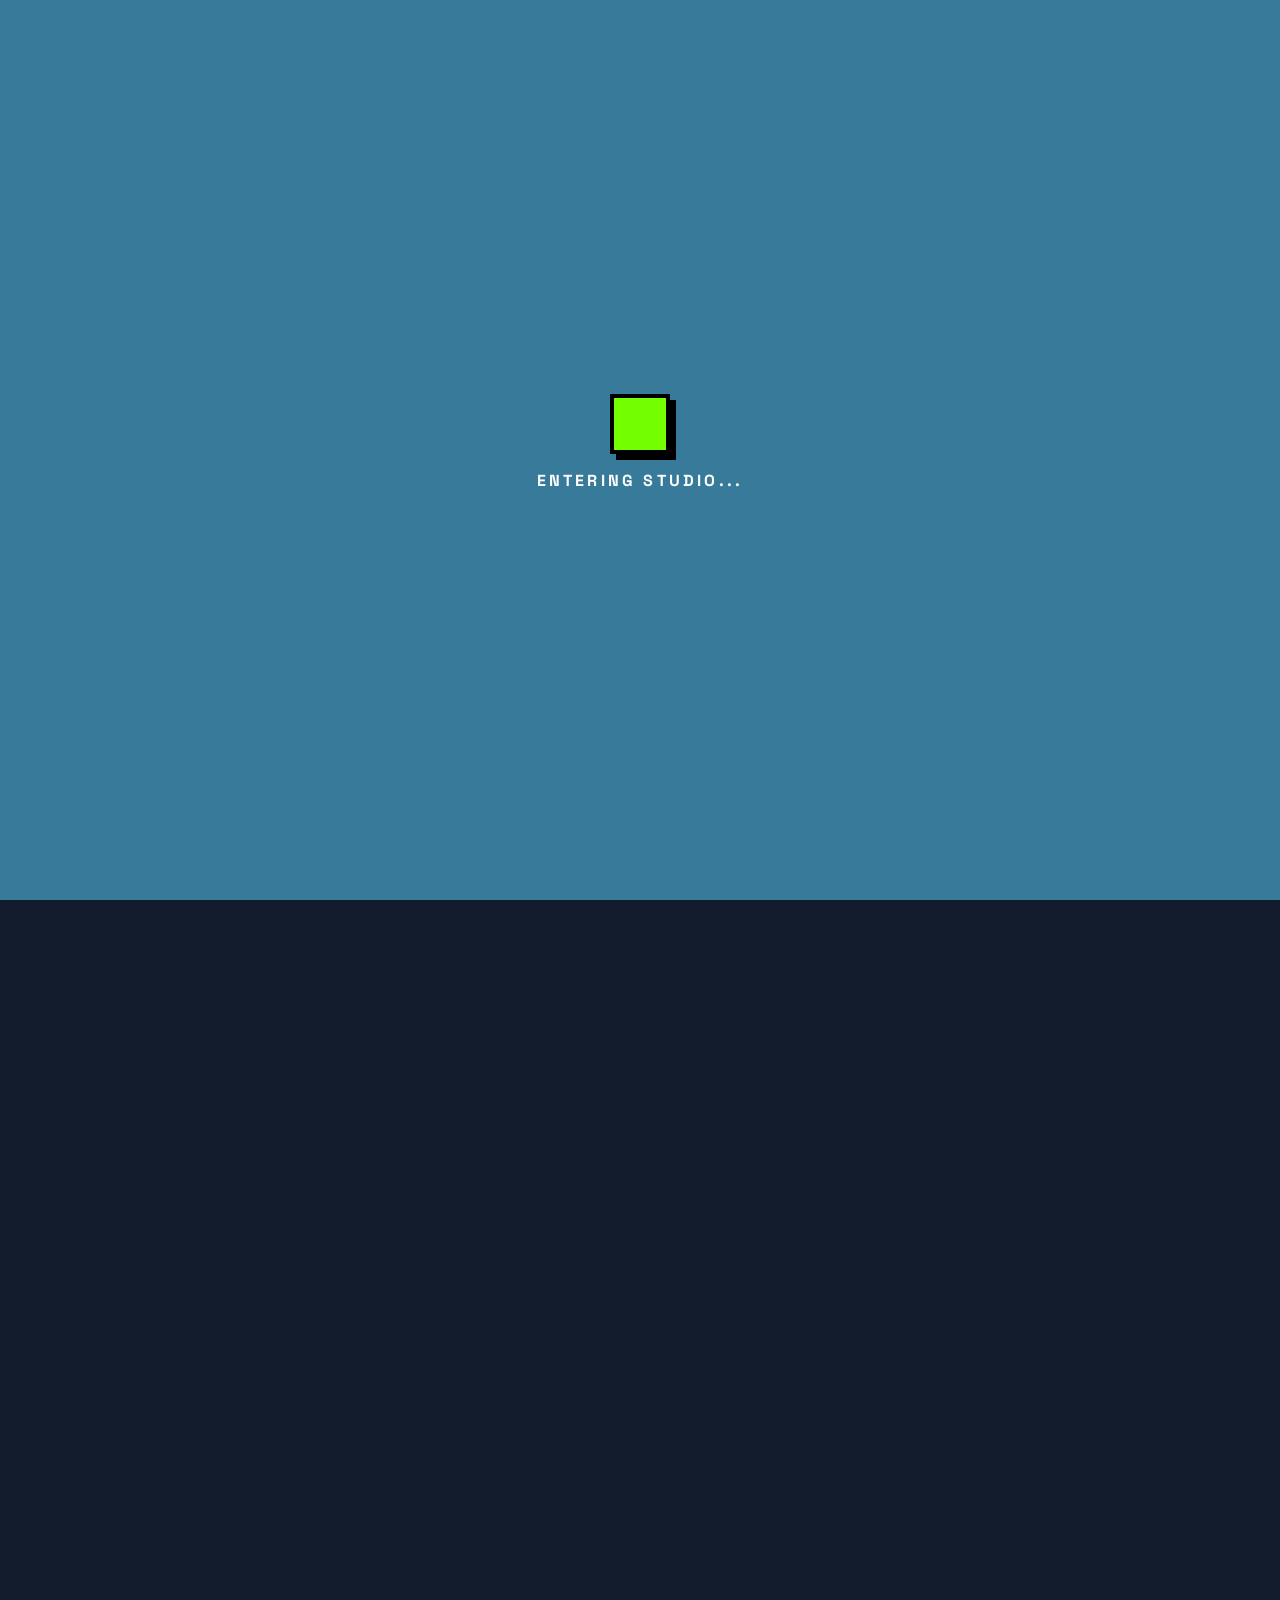
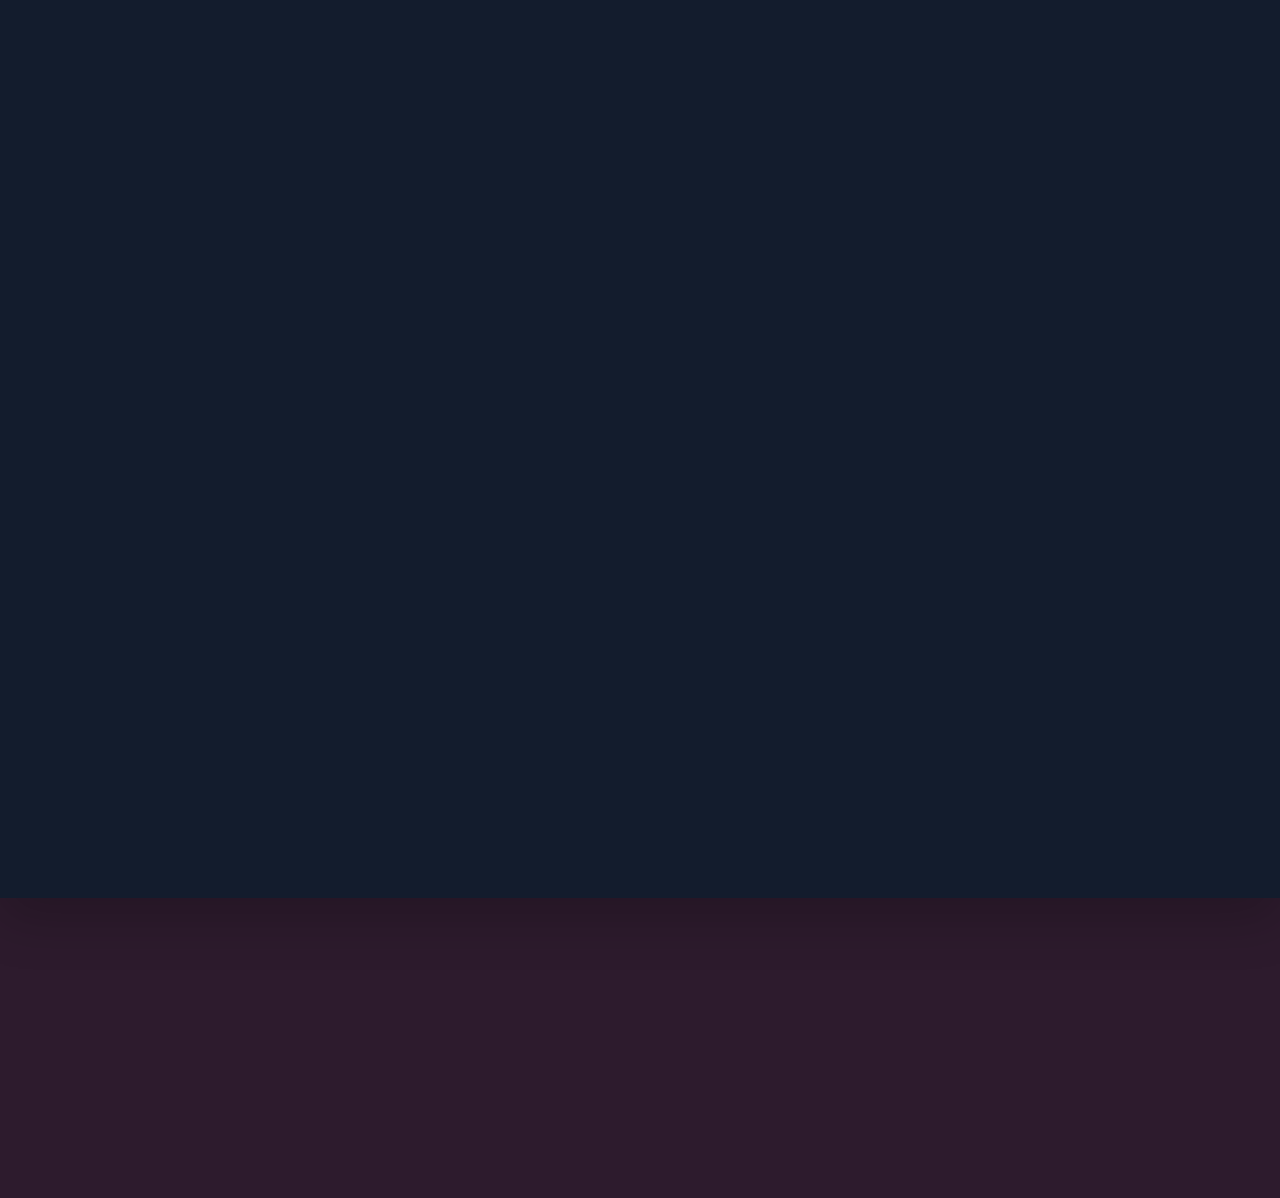
==== index.html @ ab4ea057 "nothing change" ====
﻿<!DOCTYPE html>
<html lang="en">
<head>
    <meta charset="UTF-8">
    <meta name="viewport" content="width=device-width, initial-scale=1.0">
    <title>The Xile | Digital Gift Platform</title>
    <style>
        @import url('https://fonts.googleapis.com/css2?family=Space+Grotesk:wght@500;700;900&display=swap');

        * {
            box-sizing: border-box;
        }

        @keyframes slideUpFade {
            from { opacity: 0; transform: translateY(30px); }
            to { opacity: 1; transform: translateY(0); }
        }

        .animate-entry { 
            opacity: 0; 
            transform: translateY(30px);
        }
        .loaded .animate-entry { animation: slideUpFade 0.8s cubic-bezier(0.22, 1, 0.36, 1) forwards; }

        .scroll-reveal {
            opacity: 0;
            transform: translateY(40px);
            transition: all 0.8s cubic-bezier(0.22, 1, 0.36, 1);
        }
        .scroll-reveal.visible {
            opacity: 1;
            transform: translateY(0);
        }

        body {
            margin: 0;
            min-height: 100vh;
            font-family: 'Space Grotesk', sans-serif;
            background: #2d1b2d; /* Matches the footer background */
            color: #111;
            overflow-x: hidden;
        }

        /* Loading Screen Styles from h1.html */
        #loading-screen {
            position: fixed;
            inset: 0;
            background: #387a99;
            z-index: 1000;
            display: flex;
            flex-direction: column;
            align-items: center;
            justify-content: center;
            transition: opacity 0.5s ease, visibility 0.5s;
        }
        .loader-box {
            width: 60px;
            height: 60px;
            border: 4px solid black;
            background: #73ff00; 
            box-shadow: 6px 6px 0px 0px black;
            animation: loader-morph 2s infinite cubic-bezier(0.175, 0.885, 0.32, 1.275);
        }
        @keyframes loader-morph {
            0% { transform: rotate(0deg) scale(1); border-radius: 0%; background: #73ff00; box-shadow: 6px 6px 0px 0px black; clip-path: none; }
            20% { transform: rotate(72deg) scale(1.1); border-radius: 50% 0 50% 0; background: #ff00ff; box-shadow: 6px -6px 0px 0px black; clip-path: none; }
            40% { transform: rotate(144deg) scale(0.9); border-radius: 50%; background: #00ffff; box-shadow: -6px -6px 0px 0px black; clip-path: none; }
            60% { transform: rotate(216deg) scale(1.2); border-radius: 0%; background: #ff4d4d; clip-path: polygon(50% 0%, 61% 35%, 98% 35%, 68% 57%, 79% 91%, 50% 70%, 21% 91%, 32% 57%, 2% 35%, 39% 35%); }
            80% { transform: rotate(288deg) scale(1.1); border-radius: 0 50% 0 50%; background: #ffff00; box-shadow: -6px 6px 0px 0px black; clip-path: none; }
            100% { transform: rotate(360deg) scale(1); border-radius: 0%; background: #73ff00; box-shadow: 6px 6px 0px 0px black; clip-path: none; }
        }
        @keyframes loader-morph {
            0% { transform: rotate(0deg) scale(1); border-radius: 0%; background: #73ff00; box-shadow: 6px 6px 0px 0px black; clip-path: none; }
            20% { transform: rotate(72deg) scale(1.1); border-radius: 50% 0 50% 0; background: #ff00ff; box-shadow: 6px -6px 0px 0px black; clip-path: none; }
            40% { transform: rotate(144deg) scale(0.9); border-radius: 50%; background: #00ffff; box-shadow: -6px -6px 0px 0px black; clip-path: none; }
            60% { transform: rotate(216deg) scale(1.2); border-radius: 0%; background: #ff4d4d; clip-path: polygon(50% 0%, 65% 35%, 100% 50%, 65% 65%, 50% 100%, 35% 65%, 0% 50%, 35% 35%); }
            80% { transform: rotate(288deg) scale(1.1); border-radius: 0 50% 0 50%; background: #ffff00; box-shadow: -6px 6px 0px 0px black; clip-path: none; }
            100% { transform: rotate(360deg) scale(1); border-radius: 0%; background: #73ff00; box-shadow: 6px 6px 0px 0px black; clip-path: none; }
        }
        body::before {
            content: '';
            position: fixed;
            inset: 0;
            background: #2d1b2d; /* Matches the footer background */
            z-index: -2;
        }

        .page-shell {
            position: relative;
            z-index: 2;
            z-index: 10; /* Increased to ensure it stays above the fixed footer */
            background: #ede4d6;
            margin-bottom: 300px; /* Matches footer height */
            box-shadow: 0 20px 50px rgba(0,0,0,0.2);
            min-height: 100vh;
            overflow: hidden;
            transition: transform 0.6s cubic-bezier(0.22, 1, 0.36, 1), border-radius 0.6s ease;
            transform-origin: bottom center;
            transform: translateZ(0); /* Forces hardware acceleration and proper stacking */
            animation: slideUpFade 0.8s cubic-bezier(0.22, 1, 0.36, 1);
        }

        header {
            max-width: 1360px;
            margin: 0 auto;
            padding: 1.5rem 2rem;
            display: flex;
            justify-content: space-between;
            align-items: center;
        }

        header .logo-area h1 {
            background: white;
            border: 3px solid black;
            padding: 8px 16px;
            box-shadow: 4px 4px 0px 0px #000;
            transform: rotate(-1deg);
            font-size: 1.1rem !important;
            font-weight: 900;
            text-transform: uppercase;
            position: relative;
            z-index: 50;
        }

        /* Dropdown Navigation Styling */
        .nav-container {
            position: relative;
            display: flex;
            gap: 1.2rem;
            font-size: 0.82rem;
            font-weight: 700;
            letter-spacing: 0.14em;
            text-transform: uppercase;
            position: relative;
            z-index: 50;
        }

        .dropdown {
            position: relative;
            display: inline-block;
        }

        .dropdown-trigger {
            cursor: pointer;
            display: flex;
            align-items: center;
            gap: 4px;
        }
        .dropdown-trigger::after { 
            content: '▼'; 
            font-size: 1rem; 
            transition: transform 0.3s; 
        }
        .dropdown.active .dropdown-trigger::after {
            transform: rotate(180deg);
        }

        .dropdown-menu {
            display: none;
            position: absolute;
            top: 100%;
            left: 0;
            background: white;
            border: 2px solid black;
            box-shadow: 4px 4px 0px 0px black;
            z-index: 100;
            min-width: 160px;
            margin-top: 10px;
            opacity: 0;
            visibility: hidden;
            transform: translateY(10px);
            transition: all 0.3s cubic-bezier(0.23, 1, 0.32, 1);
        }

        .dropdown.active .dropdown-menu {
            display: block;
            opacity: 1;
            visibility: visible;
            transform: translateY(0);
        }

        .dropdown-item {
            padding: 10px 15px;
            display: block;
            text-decoration: none;
            color: black;
            border-bottom: 1px solid #eee;
            transition: background 0.2s;
        }
        .dropdown-item:last-child { 
            border-bottom: none; 
        }

        .dropdown-item:hover {
            background: #d2fc8d;
            border: solid 2px black;
        }

        .navbar {
            display: flex;
            gap: 1.2rem;
            font-size: 0.82rem;
            font-weight: 700;
            letter-spacing: 0.14em;
            text-transform: uppercase;
            position: relative;
            z-index: 50;
        }

        .navbar .active-link { 
            color: #8ec639; 
        }


        .hero-wrapper {
            max-width: 1360px;
            margin: 0 auto;
            padding: 1rem 2rem 0;
        }

        .hero-card {
            position: relative;
            padding: 3.25rem 2.5rem 4rem;
            border-radius: 36px;
            background: #f5efe2;
            border: 2px solid #c7b89d;
            box-shadow: 10px 10px 0 0 rgba(0,0,0,0.14);
            overflow: hidden;
        }

        .hero-card::before {
            content: '';
            position: absolute;
            inset: 0;
            background-image: linear-gradient(rgba(0,0,0,0.04) 1px, transparent 1px), linear-gradient(90deg, rgba(0,0,0,0.04) 1px, transparent 1px);
            background-size: 70px 70px;
            opacity: 0.6;
            pointer-events: none;
        }

        .hero-copy-top {
            display: inline-flex;
            font-size: 0.85rem;
            letter-spacing: 0.24em;
            text-transform: uppercase;
            font-weight: 700;
            color: #111;
            opacity: 0.88;
            margin-bottom: 1.2rem;
        }

        .hero-title {
            margin: 0;
            font-size: clamp(3.2rem, 6vw, 5.6rem);
            line-height: 0.95;
            text-transform: uppercase;
            font-weight: 900;
            letter-spacing: 0.12em;
            margin-bottom: 1.4rem;
        }

        .hero-title .title-sm {
            display: block;
            font-size: 0.6em;
            letter-spacing: 0.38em;
            margin-bottom: 0.55rem;
        }

        .hero-text {
            max-width: 760px;
            margin: 0 auto 2rem;
            font-size: 1rem;
            line-height: 1.75;
            letter-spacing: 0.02em;
            color: #111;
            opacity: 0.9;
        }

        .hero-actions {
            display: inline-flex;
            gap: 1.25rem;
            flex-wrap: wrap;
            justify-content: center;
        }

        .hero-button {
            position: relative;
            border: 2px solid #111;
            padding: 1rem 2.2rem;
            border-radius: 18px;
            background: #d2fc8d;
            color: #111;
            font-weight: 900;
            text-transform: uppercase;
            letter-spacing: 0.08em;
            box-shadow: 6px 6px 0 0 rgba(0,0,0,0.18);
            cursor: pointer;
            transition: transform 0.15s ease;
        }

        .hero-button::before {
            content: '+';
            position: absolute;
            left: 1rem;
            top: 50%;
            transform: translateY(-50%);
            width: 2rem;
            height: 2rem;
            border-radius: 999px;
            display: grid;
            place-items: center;
            background: #8ec639;
            border: 2px solid #111;
            color: #111;
            font-weight: 900;
        }

        .hero-button:hover {
            transform: translateY(-2px);
        }

        .menu-chip {
            position: absolute;
            right: 2.5rem;
            bottom: 2.5rem;
            display: inline-flex;
            align-items: center;
            gap: 0.5rem;
            padding: 0.85rem 1.2rem;
            background: #eceae1;
            border: 2px solid #111;
            border-radius: 18px;
            box-shadow: 6px 6px 0 0 rgba(0,0,0,0.16);
            text-transform: uppercase;
            font-weight: 800;
            letter-spacing: 0.08em;
            font-size: 0.85rem;
        }

        .hero-bottom-wave {
            width: 100%;
            margin-top: -1px;
            overflow: hidden;
            line-height: 0;
        }

        .hero-bottom-wave svg {
            width: calc(100% + 1.3px);
            height: 160px;
        }

        .hero-bottom-wave path {
            fill: #131c2d;
        }

        .dark-section {
            background: #131c2d;
            padding: 4rem 1rem 2.5rem;
            position: relative;
            z-index: 2;
        }

        .dark-container {
            max-width: 1360px;
            margin: 0 auto;
            display: grid;
            gap: 3rem;
        }

        .feature-row {
            display: grid;
            grid-template-columns: 1fr 1fr;
            gap: 2rem;
            align-items: center;
        }

        .feature-panel {
            position: relative;
            padding: 1rem 0;
        }

        .feature-panel h2 {
            margin: 0 0 1.2rem;
            font-size: clamp(2rem, 2.8vw, 2.8rem);
            font-weight: 900;
            letter-spacing: 0.14em;
            text-transform: uppercase;
            color: #fff;
        }

        .feature-panel p {
            margin: 0 0 1.75rem;
            line-height: 1.75;
            color: rgba(255, 255, 255, 0.88);
            max-width: 560px;
        }

        .cta {
            display: inline-flex;
            align-items: center;
            gap: 0.75rem;
            padding: 1rem 1.4rem;
            border-radius: 16px;
            border: 2px solid #fff;
            background: #fff;
            color: #111;
            font-weight: 900;
            text-transform: uppercase;
            letter-spacing: 0.06em;
            text-decoration: none;
            box-shadow: 6px 6px 0 0 rgba(0,0,0,0.18);
            transition: transform 0.15s ease;
        }

        .cta:hover {
            background-color: #c7b;
            transform: translateY(-2px);
        }

        .cta::after {
            content: '↗';
            display: flex;
            align-items: center;
            justify-content: center;
            width: 32px;
            height: 32px;
            background: transparent;
            color: #111;
            border: 2px solid #111;
            border-radius: 50%;
            font-size: 18px;
            margin-left: 8px;
            transition: all 0.3s ease;
        }

        .cta:hover::after {
            transform: translate(2px, -2px);
        }

        .feature-card {
            position: relative;
            padding: 1rem;
            background: #f3e7d9;
            max-width: 350px;
            max-height: 250px;
            margin: 0 auto;
            border: 2px solid #000;
            border-radius: 30px;
            box-shadow: 10px 10px 0 0 rgba(190, 187, 7, 0.932);
            display: flex;
            justify-content: center;
            align-items: center;
        }

        .feature-card img {
            width: 350px;
            height: auto;
            position: relative;
            object-fit: contain;
            bottom: 50px;
            z-index: 10;
        }

        .feature-card::after {
            content: '+';
            position: absolute;
            left: 1.25rem;
            bottom: 1.25rem;
            width: 2.25rem;
            height: 2.25rem;
            display: grid;
            place-items: center;
            border-radius: 999px;
            background: #fff;
            border: 2px solid #000;
            color: #111;
            font-weight: 900;
        }

        .feature-row.reverse .feature-card {
            order: 2;
        }

        .feature-row.reverse .feature-panel {
            order: 1;
        }

        /* Mobile Menu Toggle */
        .menu-toggle {
            display: none;
            width: 45px;
            height: 45px;
            background: #73ff00;
            border: 3px solid black;
            box-shadow: 4px 4px 0px 0px black;
            cursor: pointer;
            z-index: 1001;
            flex-direction: column;
            gap: 5px;
            align-items: center;
            justify-content: center;
        }

        .menu-toggle span { 
            width: 25px;
            height: 4px;
            background: black;
            display: block;
            transition: 0.3s;
        }

        .menu-toggle.active span:nth-child(1) { transform: translateY(9px) rotate(45deg); }
        .menu-toggle.active span:nth-child(2) { opacity: 0; }
        .menu-toggle.active span:nth-child(3) { transform: translateY(-9px) rotate(-45deg); }


        @media (max-width: 1080px) {
            .feature-row,
            .studio-grid {
                grid-template-columns: 1fr;
            }

            .feature-row.reverse .feature-card,
            .feature-row.reverse .feature-panel {
                order: unset;
            }

            .studio-grid {
                gap: 1.5rem;
            }
        }

        @media (max-width: 720px) {
            .menu-toggle { display: flex; }
            
            .navbar {
                position: fixed;
                top: 0;
                right: -100%;
                height: 100vh;
                width: 250px;
                background: white;
                border-left: 4px solid black;
                flex-direction: column;
                padding: 80px 30px;
                z-index: 1000;
                transition: 0.4s;
            }

            .navbar.active { right: 0; }
            
            .dropdown-menu {
                position: static;
                opacity: 1;
                visibility: visible;
                transform: none;
                box-shadow: none;
                border: none;
                padding-left: 15px;
            }

            .hero-card {
                padding: 2rem 1.5rem 3rem;
            }

            .hero-actions {
                width: 100%;
            }

            .hero-button {
                width: 100%;
                justify-content: center;
            }

            .feature-panel,
            .feature-card,
            .studio-section {
                padding: 1.75rem;
            }

            .studio-box {
                min-height: 240px;
            }

            .flower-row {
                justify-content: center;
            }
            .page-shell {
                margin-bottom: 250px;
            }
            footer {
                height: 250px;
            }
        }

        .studio-section {
            text-align: center;
            padding: 4rem 2rem;
            background: rgba(255, 255, 255, 0.03);
            border: 2px dashed rgba(255, 255, 255, 0.1);
            border-radius: 40px;
            margin-top: 2rem;
        }

        .studio-grid {
            display: grid;
            grid-template-columns: repeat(auto-fit, minmax(280px, 1fr));
            gap: 2rem;
            margin-top: 3rem;
        }

        .studio-box {
            background: rgba(255, 255, 255, 0.05);
            border: 2px solid rgba(255, 255, 255, 0.1);
            border-radius: 24px;
            padding: 2rem;
            min-height: 200px;
            display: flex;
            flex-direction: column;
            justify-content: center;
            align-items: center;
            transition: all 0.3s ease;
        }

        .studio-box:hover {
            background: rgba(255, 255, 255, 0.08);
            transform: translateY(-5px);
        }

        footer {
            position: fixed;
            bottom: 0;
            left: 0;
            width: 100%;
            height: 300px;
            background: #2d1b2d;
            border-top: 4px solid #000;
            text-align: center;
            z-index: 1;
            display: flex;
            align-items: center;
            justify-content: center;
            padding: 0;
            opacity: 0;
            visibility: hidden;
            transition: opacity 0.4s ease, visibility 0.4s;
        }

        /* Shrink effect when footer is visible */
        .footer-visible .page-shell {
            transform: scale(0.92) translateY(-20px);
            border-bottom-left-radius: 40px;
            border-bottom-right-radius: 40px;
        }

        .footer-visible footer {
            opacity: 1;
            visibility: visible;
            transition-delay: 0.5s; /* Delays appearance until the lift is nearly finished */
        }

        .footer-content {
            max-width: 1360px;
            margin: 0 auto;
        }

        .footer-tag {
            background: #fff;
            border: 2px solid #000;
            padding: 8px 20px;
            display: inline-block;
            font-weight: 900;
            text-transform: uppercase;
            font-size: 0.75rem;
            box-shadow: 4px 4px 0px 0px #73ff00;
        }

        /* Horizontal Spin Animation for Meanings */
        .meaning-ticker {
            background: #131c2d;
            padding: 2rem 0;
            overflow: hidden;
            border-top: 2px solid rgba(255,255,255,0.1);
            border-bottom: 2px solid rgba(255,255,255,0.1);
            display: flex;
        }

        .ticker-track {
            display: flex;
            gap: 4rem;
            animation: ticker-scroll 40s linear infinite;
            white-space: nowrap;
        }

        .ticker-item {
            display: flex;
            align-items: center;
            gap: 1rem;
            color: #fff;
            font-weight: 900;
            text-transform: uppercase;
            letter-spacing: 0.1em;
            font-size: 0.9rem;
        }

        .ticker-item img {
            width: 80px;
            height: 80px;
            object-fit: contain;
        }

        @keyframes ticker-scroll {
            0% { transform: translateX(0); }
            100% { transform: translateX(-50%); }
        }

        .neo-divider {
            height: 60px;
            background: #73ff00;
            border-top: 4px solid #000;
            border-bottom: 4px solid #000;
            display: flex;
            align-items: center;
            justify-content: center;
            overflow: hidden;
            transform: rotate(-1.5deg) scale(1.1);
            margin: 4rem -2rem;
            z-index: 10;
            position: relative;
        }
    </style>
</head>
<body>
    <div id="loading-screen">
        <div class="loader-box mb-4"></div>
        <p style="font-weight: 900; text-transform: uppercase; letter-spacing: 0.2em; color: white; margin-top: 1rem;">Entering Studio...</p>
    </div>
    </div>

    <footer class="site-footer">
        <div class="footer-content scroll-reveal">
            <div class="footer-tag">Poe Phalan Myar © 2026</div>
            <p style="color: rgba(255,255,255,0.5); font-size: 0.8rem; margin-top: 1.5rem; font-weight: 700; text-transform: uppercase; letter-spacing: 0.1em;">
                Handcrafted with ❤️ for Creative Souls
            </p>
            <div style="margin-top: 1rem; display: flex; gap: 1rem; justify-content: center;">
                <a href="#" style="color: #73ff00; text-decoration: none; font-size: 0.7rem; font-weight: 900;">FACEBOOK</a>
                <a href="#" style="color: #73ff00; text-decoration: none; font-size: 0.7rem; font-weight: 900;">INSTAGRAM</a>
            </div>
        </div>
    </footer>

    <div class="page-shell">
        <header>
            <div class="logo-area animate-entry" style="animation-delay: 0.1s;"><h1>Poe Phalan Myar</h1></div>
            <button class="menu-toggle animate-entry" id="menuToggle" style="animation-delay: 0.2s;">
                <span></span><span></span><span></span>
            </button>
            <nav class="navbar animate-entry" id="navMenu" style="animation-delay: 0.2s;">
                <span onclick="location.href='index.html'" class="active-link" style="cursor:pointer">Home</span>
                <div class="dropdown" id="servicesDropdown">
                    <span class="dropdown-trigger" onclick="toggleDropdown(event)">Services</span>
                    <div class="dropdown-menu"> 
                        <a href="test.html" class="dropdown-item">Bouquet Studio</a>
                        <a href="fodbox.html" class="dropdown-item">Food Box Studio</a>
                    </div>
                </div>
                <span onclick="location.href='about.html'" class="nav-link" style="cursor:pointer">About</span>
            </nav>
        </header>

        <section class="hero-wrapper animate-entry" style="animation-delay: 0.3s;">
            <div class="hero-card">
                <div class="hero-copy-top">Interactive Creative Studio</div>
                <h1 class="hero-title"><span class="title-sm">Name</span>Digital Gift Platform</h1>
                <p class="hero-text">Lorem ipsum dolor sit amet consectetur adipisicing elit. Vitae debitis harum eligendi doloribus? Minus hic recusandae ipsam, voluptatum natus harum quia, aut accusamus, fugit reiciendis itaque et aperiam molestiae fugiat.</p>
                <div class="hero-actions">
                    <button class="hero-button" onclick="unlockAndScroll()">Create</button>
                </div>
            </div>
        </section>

        <div class="hero-bottom-wave animate-entry" style="animation-delay: 0.4s;">
            <svg viewBox="0 0 1440 160" preserveAspectRatio="none" xmlns="http://www.w3.org/2000/svg">
                <path d="M0,60 C240,180 480,0 720,80 C960,160 1200,20 1440,100 L1440,160 L0,160 Z"></path>
            </svg>
        </div>

        <section class="dark-section" id="studio-panel">
            <div class="dark-container animate-entry" style="animation-delay: 0.5s;">
                
                <!-- Flower Meaning Ticker -->
                <div class="meaning-ticker scroll-reveal">
                    <div class="ticker-track">
                        <!-- First Set -->
                        <div class="ticker-item"><img src="rose.svg"></div>
                        <div class="ticker-item"><img src="sunflower.svg"></div>
                        <div class="ticker-item"><img src="tulip.svg"></div>
                        <div class="ticker-item"><img src="lily.svg"></div>
                        <div class="ticker-item"><img src="orchid.svg"></div>
                        <div class="ticker-item"><img src="daisy.svg"></div>
                        <div class="ticker-item"><img src="carnation.svg"></div>
                        <!-- Duplicate for Seamless Loop -->
                        <div class="ticker-item"><img src="rose.svg"></div>
                        <div class="ticker-item"><img src="sunflower.svg"></div>
                        <div class="ticker-item"><img src="tulip.svg"></div>
                        <div class="ticker-item"><img src="lily.svg"></div>
                        <div class="ticker-item"><img src="orchid.svg"></div>
                        <div class="ticker-item"><img src="daisy.svg"></div>
                        <div class="ticker-item"><img src="carnation.svg"></div>
                        <!-- Extra set for large screens -->
                        <div class="ticker-item"><img src="rose.svg"></div>
                        <div class="ticker-item"><img src="sunflower.svg"></div>
                        <div class="ticker-item"><img src="tulip.svg"></div>
                    </div>
                </div>

                <div class="feature-row scroll-reveal">
                    <div class="feature-card"><img src="rose.png" alt="Bouquet illustration"></div>
                    <div class="feature-panel">
                        <h2>Bouquet Studio</h2>
                        <p>Lorem ipsum dolor sit, amet consectetur adipisicing elit. Consectetur cupiditate ipsum dignissimos vitae, at corrupti illum voluptatem atque quasi deserunt maxime, cum quas placeat? Totam soluta tempore minus obcaecati necessitatibus.</p>
                        <a href="test.html" class="cta">Create Bouquet</a>
                    </div>
                </div>

                <!-- Neo Brutalist Divider -->
                <div class="neo-divider scroll-reveal">
                    <div class="ticker-track" style="animation-duration: 10s;">
                        <div class="ticker-item" style="color:black; font-size: 1.5rem;">Soda Soda Soda Soda Soda Soda Soda Soda Soda Soda Soda Soda</div>
                    </div>
                </div>

                <!-- Food Meaning Ticker -->
                <div class="meaning-ticker scroll-reveal">
                    <div class="ticker-track" style="animation-direction: reverse; animation-duration: 35s;">
                        <div class="ticker-item"><img src="fries.svg"></div>
                        <div class="ticker-item"><img src="cake.svg"></div>
                        <div class="ticker-item"><img src="apple.svg"></div>
                        <div class="ticker-item"><img src="soda.svg"></div>
                        <div class="ticker-item"><img src="bread.svg"></div>
                        <div class="ticker-item"><img src="strawberry.svg"></div>
                        <div class="ticker-item"><img src="milo.svg"></div>
                        <!-- Duplicate -->
                        <div class="ticker-item"><img src="fries.svg"></div>
                        <div class="ticker-item"><img src="cake.svg"></div>
                        <div class="ticker-item"><img src="apple.svg"></div>
                        <div class="ticker-item"><img src="soda.svg"></div>
                        <div class="ticker-item"><img src="bread.svg"></div>
                    </div>
                </div>

                <div class="feature-row reverse scroll-reveal">
                    <div class="feature-card" style="box-shadow: 10px 10px 0 0 #3b82f6;"><img src="bread2.svg" alt="Food box illustration"></div>
                    <div class="feature-panel">
                        <h2>Food Box Studio</h2>
                        <p>Lorem ipsum dolor sit amet consectetur adipisicing elit. Vitae debitis harum eligendi doloribus? Minus hic recusandae ipsam, voluptatum natus harum quia, aut accusamus, fugit reiciendis itaque et aperiam molestiae fugiat.</p>
                        <a href="fodbox.html" class="cta">Create Food Box</a>
                    </div>
                </div>

                <div class="studio-section scroll-reveal">
                    <h2 style="font-size: 2rem; font-weight: 900; text-transform: uppercase; letter-spacing: 0.1em; margin-bottom: 1rem;">More Services Coming Soon</h2>
                    <p style="opacity: 0.7; max-width: 600px; margin: 0 auto;">We are constantly working on new interactive experiences to help you share joy with your loved ones. Stay tuned for more digital gift services.</p>
                </div>
            </div>
        </section>
    </div> <!-- Close page-shell BEFORE the footer -->

    <footer>
        <div class="footer-content scroll-reveal">
            <div class="footer-tag">Poe Phalan Myar © 2026</div>
            <p style="color: rgba(255,255,255,0.5); font-size: 0.8rem; margin-top: 1.5rem; font-weight: 700; text-transform: uppercase; letter-spacing: 0.1em;">
                Handcrafted with ❤️ for Creative Souls
            </p>
            <div style="margin-top: 1rem; display: flex; gap: 1rem; justify-content: center;">
                <a href="#" style="color: #73ff00; text-decoration: none; font-size: 0.7rem; font-weight: 900;">FACEBOOK</a>
                <a href="#" style="color: #73ff00; text-decoration: none; font-size: 0.7rem; font-weight: 900;">INSTAGRAM</a>
            </div>
        </div>
    </footer>

    <script>
        window.addEventListener('load', () => {
            const loader = document.getElementById('loading-screen');
            setTimeout(() => {
                loader.style.opacity = '0';
                loader.style.visibility = 'hidden';
                document.body.classList.add('loaded');
            }, 1500);
        });

        const observerOptions = { threshold: 0.15 };
        const observer = new IntersectionObserver((entries) => {
            entries.forEach(entry => {
                if (entry.isIntersecting) {
                    entry.target.classList.add('visible');
                }
            });
        }, observerOptions);

        document.querySelectorAll('.scroll-reveal').forEach(el => {
            observer.observe(el);
        });

        const menuToggle = document.getElementById('menuToggle');
        const navMenu = document.getElementById('navMenu');
        const servicesDropdown = document.getElementById('servicesDropdown');

        function toggleDropdown(e) {
            e.stopPropagation();
            servicesDropdown.classList.toggle('active');
        }

        // Close dropdown when clicking outside
        window.addEventListener('click', () => {
            servicesDropdown.classList.remove('active');
        });

        function unlockAndScroll() {
            document.getElementById('studio-panel').scrollIntoView({ behavior: 'smooth' });
        }

        menuToggle.addEventListener('click', () => {
            menuToggle.classList.toggle('active');
            navMenu.classList.toggle('active');
        });

        // Footer Shrink Logic
        window.addEventListener('scroll', () => {
            const scrollPos = window.innerHeight + window.scrollY;
            const bodyHeight = document.body.offsetHeight;
            const threshold = 10; // pixels from bottom
            
            if (scrollPos >= bodyHeight - threshold) {
                document.body.classList.add('footer-visible');
            } else {
                document.body.classList.remove('footer-visible');
            }
        }, { passive: true });
    </script>
</body>
</html>
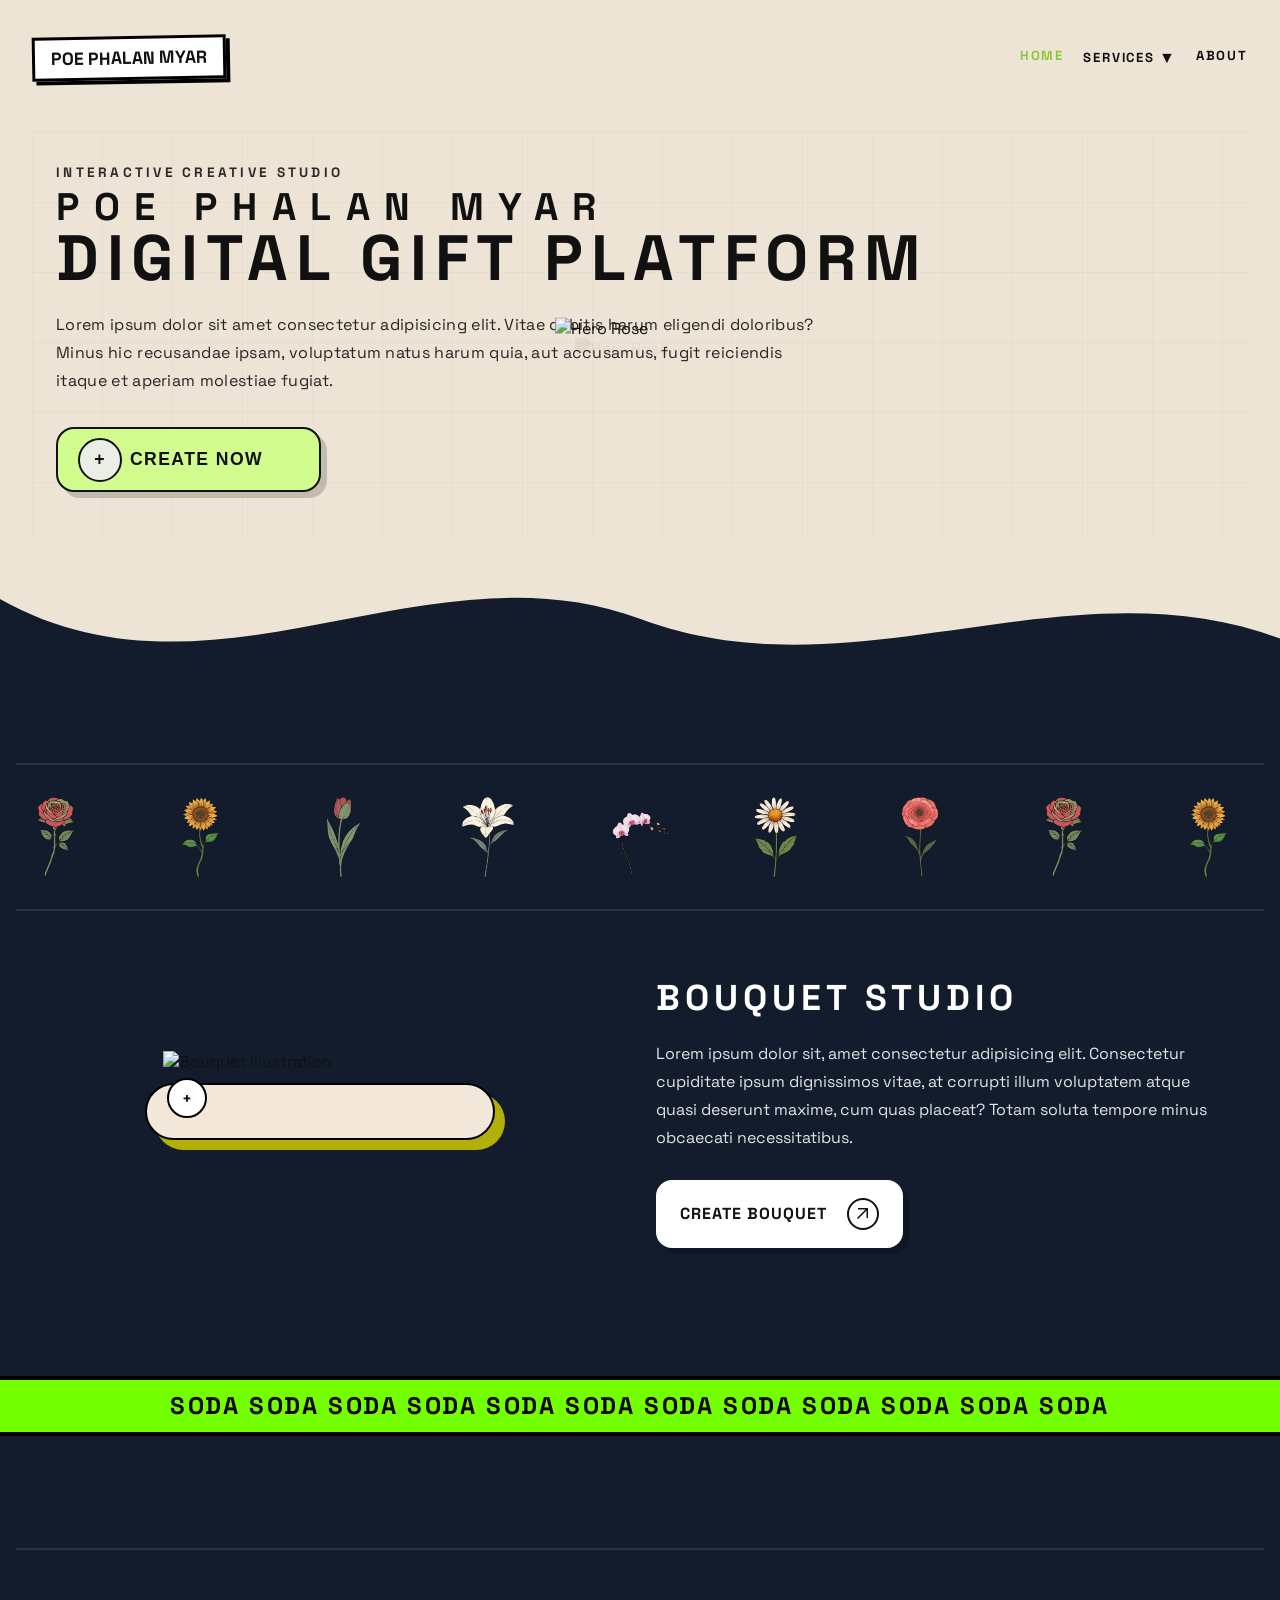
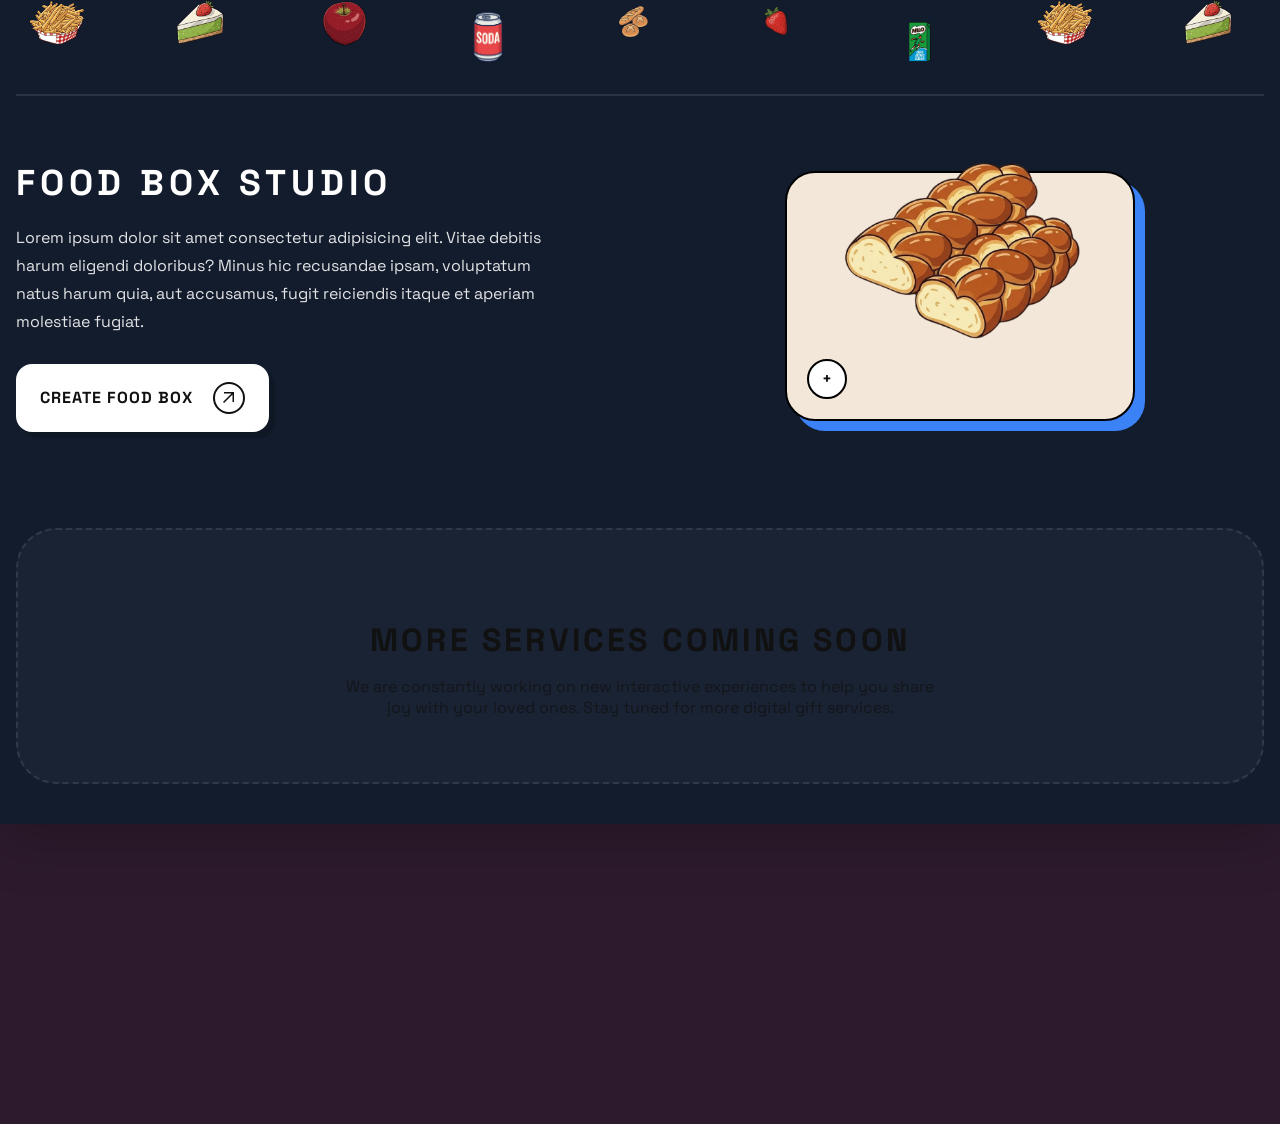
==== commit e94a84dd: "323" ====
--- a/index.html
+++ b/index.html
@@ -3,7 +3,24 @@
 <head>
     <meta charset="UTF-8">
     <meta name="viewport" content="width=device-width, initial-scale=1.0">
-    <title>The Xile | Digital Gift Platform</title>
+    <title>Latt Saung | Your Digital Gift Platform</title>
+    
+    <!-- Favicon -->
+    <link rel="icon" href="data:image/svg+xml,<svg xmlns=%22http://www.w3.org/2000/svg%22 viewBox=%220 0 100 100%22><text y=%22.9em%22 font-size=%2290%22>🎁</text></svg>">
+
+    <!-- Google Material Symbols -->
+    <link rel="stylesheet" href="https://fonts.googleapis.com/css2?family=Material+Symbols+Outlined:opsz,wght,FILL,GRAD@24,400,0,0" />
+
+    <!-- Meta Tags for Social Media Previews -->
+    <meta name="description" content="Poe Phalan Myar - An interactive digital gift platform. Create custom 3D food boxes and beautiful bouquets to share with your loved ones.">
+    <meta property="og:title" content="Latt Saung | Poe Phalan Myar">
+    <meta property="og:description" content="Create custom 3D food boxes and beautiful bouquets to share with your loved ones.">
+    <meta property="og:image" content="rose.png">
+    <meta property="og:type" content="website">
+    <meta name="twitter:card" content="summary_large_image">
+    <meta name="twitter:title" content="Latt Saung | Poe Phalan Myar">
+    <meta name="twitter:description" content="Interactive digital gift platform for creative souls.">
+
     <style>
         @import url('https://fonts.googleapis.com/css2?family=Space+Grotesk:wght@500;700;900&display=swap');
 
@@ -65,15 +82,7 @@
             0% { transform: rotate(0deg) scale(1); border-radius: 0%; background: #73ff00; box-shadow: 6px 6px 0px 0px black; clip-path: none; }
             20% { transform: rotate(72deg) scale(1.1); border-radius: 50% 0 50% 0; background: #ff00ff; box-shadow: 6px -6px 0px 0px black; clip-path: none; }
             40% { transform: rotate(144deg) scale(0.9); border-radius: 50%; background: #00ffff; box-shadow: -6px -6px 0px 0px black; clip-path: none; }
-            60% { transform: rotate(216deg) scale(1.2); border-radius: 0%; background: #ff4d4d; clip-path: polygon(50% 0%, 61% 35%, 98% 35%, 68% 57%, 79% 91%, 50% 70%, 21% 91%, 32% 57%, 2% 35%, 39% 35%); }
-            80% { transform: rotate(288deg) scale(1.1); border-radius: 0 50% 0 50%; background: #ffff00; box-shadow: -6px 6px 0px 0px black; clip-path: none; }
-            100% { transform: rotate(360deg) scale(1); border-radius: 0%; background: #73ff00; box-shadow: 6px 6px 0px 0px black; clip-path: none; }
-        }
-        @keyframes loader-morph {
-            0% { transform: rotate(0deg) scale(1); border-radius: 0%; background: #73ff00; box-shadow: 6px 6px 0px 0px black; clip-path: none; }
-            20% { transform: rotate(72deg) scale(1.1); border-radius: 50% 0 50% 0; background: #ff00ff; box-shadow: 6px -6px 0px 0px black; clip-path: none; }
-            40% { transform: rotate(144deg) scale(0.9); border-radius: 50%; background: #00ffff; box-shadow: -6px -6px 0px 0px black; clip-path: none; }
-            60% { transform: rotate(216deg) scale(1.2); border-radius: 0%; background: #ff4d4d; clip-path: polygon(50% 0%, 65% 35%, 100% 50%, 65% 65%, 50% 100%, 35% 65%, 0% 50%, 35% 35%); }
+            60% { transform: rotate(216deg) scale(1.2); border-radius: 20%; background: #ff4d4d; clip-path: none; }
             80% { transform: rotate(288deg) scale(1.1); border-radius: 0 50% 0 50%; background: #ffff00; box-shadow: -6px 6px 0px 0px black; clip-path: none; }
             100% { transform: rotate(360deg) scale(1); border-radius: 0%; background: #73ff00; box-shadow: 6px 6px 0px 0px black; clip-path: none; }
         }
@@ -220,12 +229,12 @@
 
         .hero-card {
             position: relative;
-            padding: 3.25rem 2.5rem 4rem;
-            border-radius: 36px;
-            background: #f5efe2;
-            border: 2px solid #c7b89d;
-            box-shadow: 10px 10px 0 0 rgba(0,0,0,0.14);
-            overflow: hidden;
+            padding: 2rem 1.5rem 3rem;
+            background: transparent;
+            text-align: left;
+            display: flex;
+            align-items: center;
+            justify-content: space-between;
         }
 
         .hero-card::before {
@@ -238,23 +247,29 @@
             pointer-events: none;
         }
 
+        .hero-content {
+            position: relative;
+            z-index: 10;
+            max-width: 100%;
+        }
+
         .hero-copy-top {
-            display: inline-flex;
+            display: flex;
             font-size: 0.85rem;
             letter-spacing: 0.24em;
             text-transform: uppercase;
             font-weight: 700;
             color: #111;
             opacity: 0.88;
-            margin-bottom: 1.2rem;
+            margin-bottom: 0.5rem;
         }
 
         .hero-title {
             margin: 0;
-            font-size: clamp(3.2rem, 6vw, 5.6rem);
+            font-size: clamp(2.4rem, 5vw, 4.2rem);
             line-height: 0.95;
             text-transform: uppercase;
-            font-weight: 900;
+            font-weight: 1000;
             letter-spacing: 0.12em;
             margin-bottom: 1.4rem;
         }
@@ -263,12 +278,12 @@
             display: block;
             font-size: 0.6em;
             letter-spacing: 0.38em;
-            margin-bottom: 0.55rem;
+            margin-bottom: 0.2rem;
         }
 
         .hero-text {
             max-width: 760px;
-            margin: 0 auto 2rem;
+            margin: 0 0 2rem;
             font-size: 1rem;
             line-height: 1.75;
             letter-spacing: 0.02em;
@@ -277,16 +292,16 @@
         }
 
         .hero-actions {
-            display: inline-flex;
+            display: flex;
             gap: 1.25rem;
             flex-wrap: wrap;
-            justify-content: center;
+            justify-content: flex-start;
         }
 
         .hero-button {
             position: relative;
             border: 2px solid #111;
-            padding: 1rem 2.2rem;
+            padding: 1.25rem 3.5rem 1.25rem 4.5rem;
             border-radius: 18px;
             background: #d2fc8d;
             color: #111;
@@ -294,6 +309,7 @@
             text-transform: uppercase;
             letter-spacing: 0.08em;
             box-shadow: 6px 6px 0 0 rgba(0,0,0,0.18);
+            font-size: 1.1rem;
             cursor: pointer;
             transition: transform 0.15s ease;
         }
@@ -301,15 +317,15 @@
         .hero-button::before {
             content: '+';
             position: absolute;
-            left: 1rem;
+            left: 1.25rem;
             top: 50%;
             transform: translateY(-50%);
-            width: 2rem;
-            height: 2rem;
+            width: 2.5rem;
+            height: 2.5rem;
             border-radius: 999px;
             display: grid;
             place-items: center;
-            background: #8ec639;
+            background: #ebeee7;
             border: 2px solid #111;
             color: #111;
             font-weight: 900;
@@ -319,7 +335,23 @@
             transform: translateY(-2px);
         }
 
-        .menu-chip {
+        .hero-visual {
+            position: absolute;
+            right: -20px;
+            top: 50%;
+            transform: translateY(-50%);
+            width: 45%;
+            z-index: 5;
+            pointer-events: none;
+            filter: drop-shadow(20px 20px 0px rgba(0,0,0,0.05));
+        }
+
+        @keyframes float {
+            0%, 100% { transform: translateY(-50%) rotate(0deg); }
+            50% { transform: translateY(-55%) rotate(3deg); }
+        }
+
+        /....m/enu-chip {
             position: absolute;
             right: 2.5rem;
             bottom: 2.5rem;
@@ -417,23 +449,20 @@
             transform: translateY(-2px);
         }
 
-        .cta::after {
-            content: '↗';
-            display: flex;
-            align-items: center;
-            justify-content: center;
+        .cta .material-symbols-outlined {
             width: 32px;
             height: 32px;
-            background: transparent;
-            color: #111;
             border: 2px solid #111;
             border-radius: 50%;
-            font-size: 18px;
+            font-size: 20px;
             margin-left: 8px;
+            display: flex;
+            align-items: center;
+            justify-content: center;
             transition: all 0.3s ease;
         }
 
-        .cta:hover::after {
+        .cta:hover .material-symbols-outlined {
             transform: translate(2px, -2px);
         }
 
@@ -561,6 +590,11 @@
 
             .hero-card {
                 padding: 2rem 1.5rem 3rem;
+                border: none;
+                background: transparent;
+                box-shadow: none;
+                border-radius: 0;
+                margin: 0;
             }
 
             .hero-actions {
@@ -570,6 +604,29 @@
             .hero-button {
                 width: 100%;
                 justify-content: center;
+                padding: 1rem 2.2rem;
+                font-size: 0.85rem;
+            }
+            .hero-card {
+                flex-direction: column;
+                align-items: flex-start;
+                text-align: left;
+            }
+            .hero-content {
+                max-width: 100%;
+            }
+            .hero-visual {
+                position: relative;
+                right: 0;
+                top: 0;
+                transform: none !important;
+                width: 220px;
+                margin: 1rem 0;
+                order: -1; /* This won't work alone, we need to adjust the DOM or use grid */
+                animation: float 6s ease-in-out infinite;
+            }
+            .hero-button::before {
+                width: 2rem; height: 2rem; left: 1rem;
             }
 
             .feature-panel,
@@ -585,6 +642,15 @@
             .flower-row {
                 justify-content: center;
             }
+            /* Reordering for mobile */
+            .hero-content {
+                display: flex;
+                flex-direction: column;
+            }
+            .hero-title { order: 1; }
+            .hero-visual { order: 2; position: relative; margin: 1rem 0; width: 220px; }
+            .hero-text { order: 3; }
+            .hero-actions { order: 4; }
             .page-shell {
                 margin-bottom: 250px;
             }
@@ -630,7 +696,6 @@
         footer {
             position: fixed;
             bottom: 0;
-            left: 0;
             width: 100%;
             height: 300px;
             background: #2d1b2d;
@@ -640,7 +705,6 @@
             display: flex;
             align-items: center;
             justify-content: center;
-            padding: 0;
             opacity: 0;
             visibility: hidden;
             transition: opacity 0.4s ease, visibility 0.4s;
@@ -771,11 +835,14 @@
 
         <section class="hero-wrapper animate-entry" style="animation-delay: 0.3s;">
             <div class="hero-card">
-                <div class="hero-copy-top">Interactive Creative Studio</div>
-                <h1 class="hero-title"><span class="title-sm">Name</span>Digital Gift Platform</h1>
-                <p class="hero-text">Lorem ipsum dolor sit amet consectetur adipisicing elit. Vitae debitis harum eligendi doloribus? Minus hic recusandae ipsam, voluptatum natus harum quia, aut accusamus, fugit reiciendis itaque et aperiam molestiae fugiat.</p>
-                <div class="hero-actions">
-                    <button class="hero-button" onclick="unlockAndScroll()">Create</button>
+                <div class="hero-content">
+                    <div class="hero-copy-top">Interactive Creative Studio</div>
+                    <h1 class="hero-title"><span class="title-sm">Poe Phalan Myar</span>Digital Gift Platform</h1>
+                    <img src="rose.png" alt="Hero Rose" class="hero-visual">
+                    <p class="hero-text">Lorem ipsum dolor sit amet consectetur adipisicing elit. Vitae debitis harum eligendi doloribus? Minus hic recusandae ipsam, voluptatum natus harum quia, aut accusamus, fugit reiciendis itaque et aperiam molestiae fugiat.</p>
+                    <div class="hero-actions">
+                        <button class="hero-button" onclick="unlockAndScroll()">Create Now</button>
+                    </div>
                 </div>
             </div>
         </section>
@@ -820,7 +887,7 @@
                     <div class="feature-panel">
                         <h2>Bouquet Studio</h2>
                         <p>Lorem ipsum dolor sit, amet consectetur adipisicing elit. Consectetur cupiditate ipsum dignissimos vitae, at corrupti illum voluptatem atque quasi deserunt maxime, cum quas placeat? Totam soluta tempore minus obcaecati necessitatibus.</p>
-                        <a href="test.html" class="cta">Create Bouquet</a>
+                        <a href="test.html" class="cta">Create Bouquet <span class="material-symbols-outlined">arrow_outward</span></a>
                     </div>
                 </div>
 
@@ -855,7 +922,7 @@
                     <div class="feature-panel">
                         <h2>Food Box Studio</h2>
                         <p>Lorem ipsum dolor sit amet consectetur adipisicing elit. Vitae debitis harum eligendi doloribus? Minus hic recusandae ipsam, voluptatum natus harum quia, aut accusamus, fugit reiciendis itaque et aperiam molestiae fugiat.</p>
-                        <a href="fodbox.html" class="cta">Create Food Box</a>
+                        <a href="fodbox.html" class="cta">Create Food Box <span class="material-symbols-outlined">arrow_outward</span></a>
                     </div>
                 </div>
 
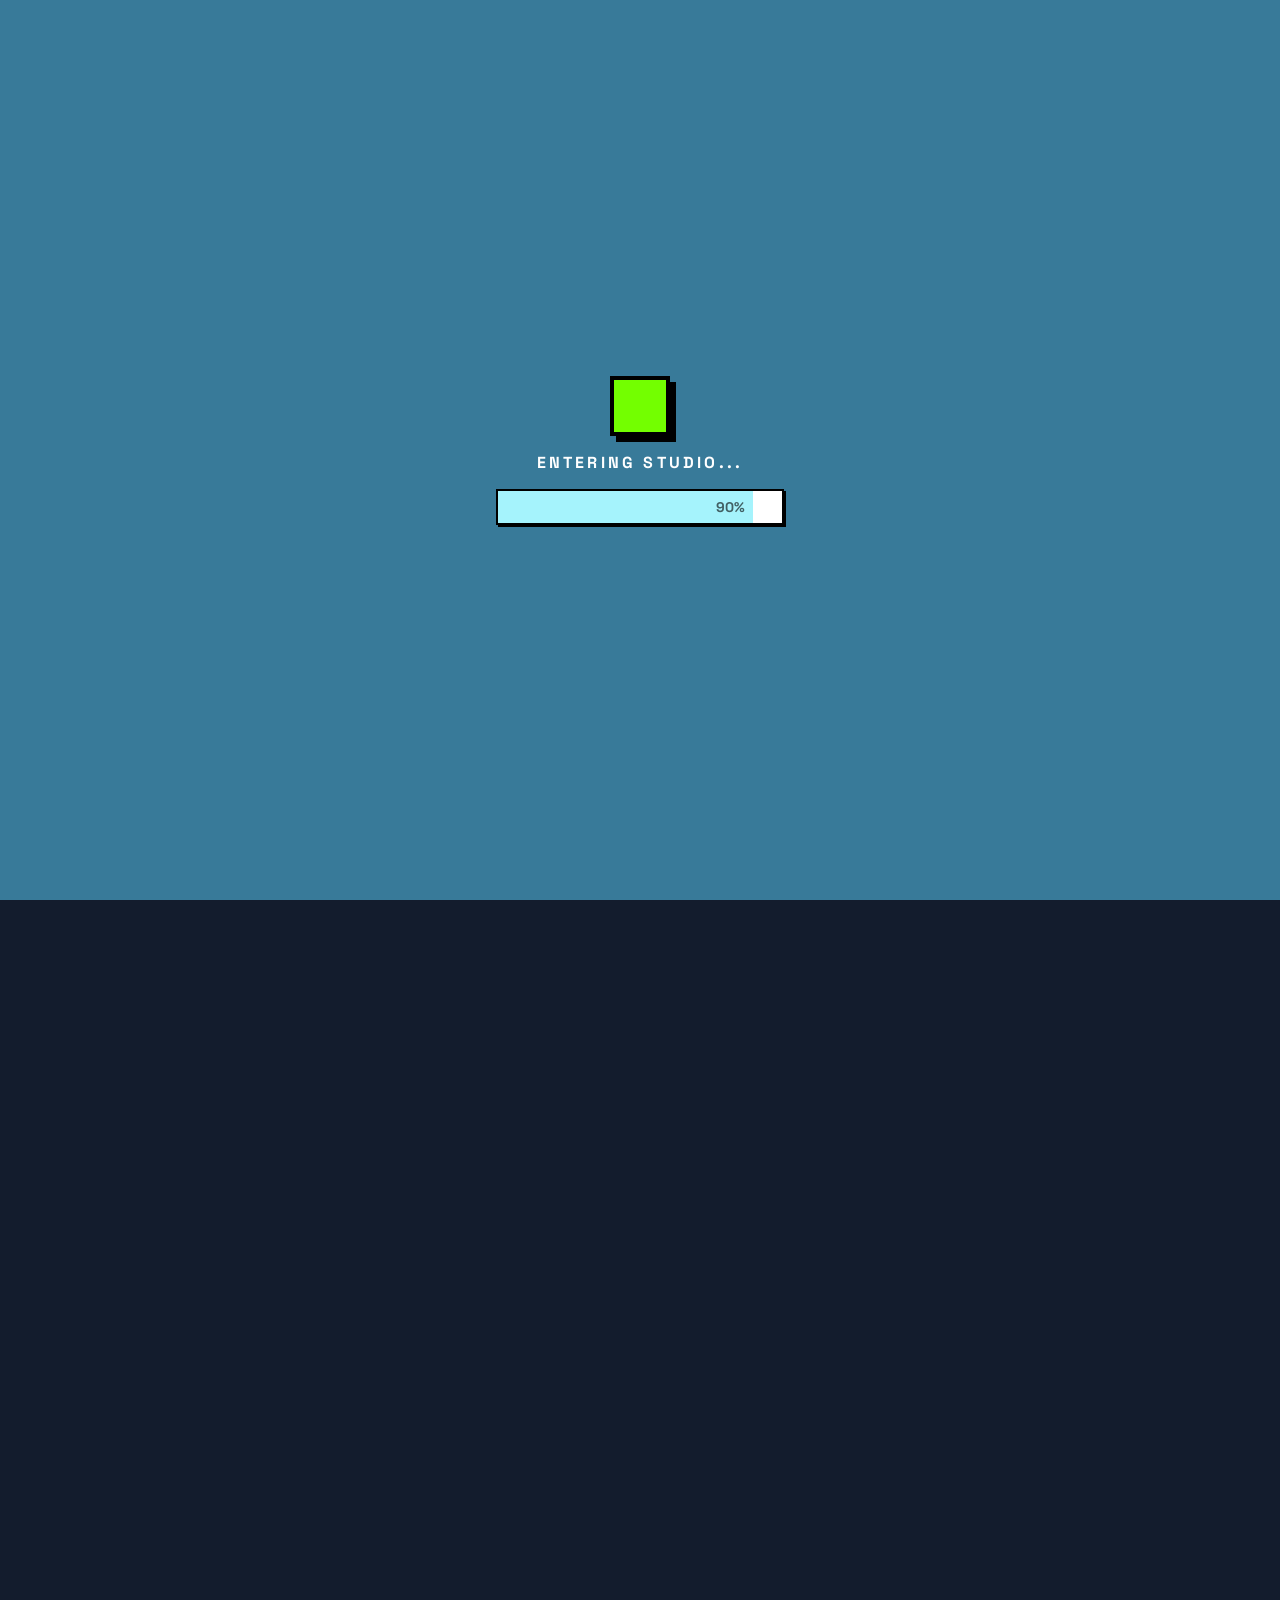
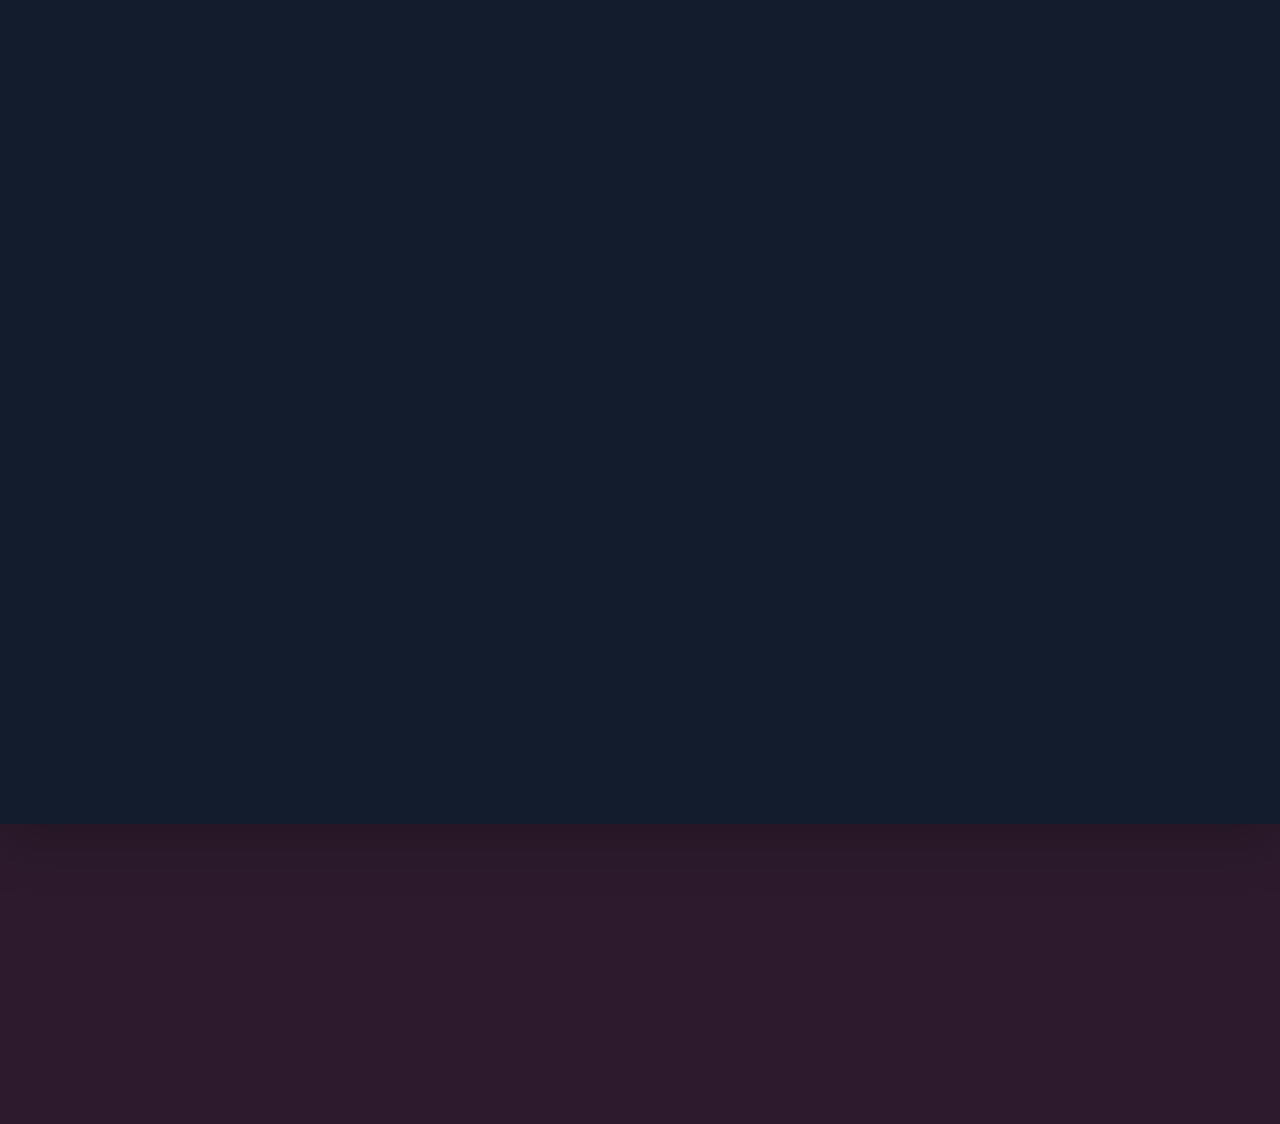
==== commit 9b5489e6: "fix remote origin and update" ====
--- a/index.html
+++ b/index.html
@@ -12,9 +12,9 @@
     <link rel="stylesheet" href="https://fonts.googleapis.com/css2?family=Material+Symbols+Outlined:opsz,wght,FILL,GRAD@24,400,0,0" />
 
     <!-- Meta Tags for Social Media Previews -->
-    <meta name="description" content="Poe Phalan Myar - An interactive digital gift platform. Create custom 3D food boxes and beautiful bouquets to share with your loved ones.">
-    <meta property="og:title" content="Latt Saung | Poe Phalan Myar">
-    <meta property="og:description" content="Create custom 3D food boxes and beautiful bouquets to share with your loved ones.">
+    <meta name="description" content="Latt Saung | Poe Phalan Myar - An interactive digital gift studio. Handcraft custom 3D food boxes and beautiful bouquets to share with your loved ones.">
+    <meta property="og:title" content="Latt Saung | Interactive Digital Gift Platform">
+    <meta property="og:description" content="Create and share unique interactive 3D gifts, snack boxes, and digital bouquets.">
     <meta property="og:image" content="rose.png">
     <meta property="og:type" content="website">
     <meta name="twitter:card" content="summary_large_image">
@@ -71,6 +71,10 @@
             transition: opacity 0.5s ease, visibility 0.5s;
         }
         .loader-box {
+            position: relative;
+            z-index: 1001;
+        }
+        .loader-box-inner {
             width: 60px;
             height: 60px;
             border: 4px solid black;
@@ -86,6 +90,11 @@
             80% { transform: rotate(288deg) scale(1.1); border-radius: 0 50% 0 50%; background: #ffff00; box-shadow: -6px 6px 0px 0px black; clip-path: none; }
             100% { transform: rotate(360deg) scale(1); border-radius: 0%; background: #73ff00; box-shadow: 6px 6px 0px 0px black; clip-path: none; }
         }
+        
+        /* Progress Bar Styles */
+        .progress-container { width: 288px; max-width: 448px; border: 2px solid black; height: 36px; overflow: hidden; box-shadow: 2px 2px 0px rgba(0,0,0,1); background: white; position: relative; }
+        .progress-fill { height: 100%; background-color: #a5f3fc; display: flex; align-items: center; justify-content: flex-end; transition: width 0.1s ease-out; }
+        .progress-text { margin-right: 8px; font-weight: 700; opacity: 0.6; font-size: 14px; color: black; }
         body::before {
             content: '';
             position: fixed;
@@ -796,9 +805,15 @@
 </head>
 <body>
     <div id="loading-screen">
-        <div class="loader-box mb-4"></div>
+        <div class="loader-box mb-8">
+            <div class="loader-box-inner"></div>
+        </div>
         <p style="font-weight: 900; text-transform: uppercase; letter-spacing: 0.2em; color: white; margin-top: 1rem;">Entering Studio...</p>
-    </div>
+        <div class="progress-container mt-4">
+            <div id="progress-bar-fill" class="progress-fill" style="width: 0%">
+                <span id="progress-percentage" class="progress-text">0%</span>
+            </div>
+        </div>
     </div>
 
     <footer class="site-footer">
@@ -949,12 +964,27 @@
 
     <script>
         window.addEventListener('load', () => {
-            const loader = document.getElementById('loading-screen');
-            setTimeout(() => {
-                loader.style.opacity = '0';
-                loader.style.visibility = 'hidden';
-                document.body.classList.add('loaded');
-            }, 1500);
+            const loaderScreen = document.getElementById('loading-screen');
+            const bar = document.getElementById('progress-bar-fill');
+            const percentText = document.getElementById('progress-percentage');
+            let progress = 0;
+            
+            const interval = setInterval(() => {
+                progress += Math.random() * 15;
+                if (progress >= 100) {
+                    progress = 100;
+                    clearInterval(interval);
+                    percentText.classList.replace('font-bold', 'font-black');
+                    percentText.style.opacity = "1";
+                    setTimeout(() => {
+                        loaderScreen.style.opacity = '0';
+                        loaderScreen.style.visibility = 'hidden';
+                        document.body.classList.add('loaded');
+                    }, 400);
+                }
+                bar.style.width = progress + '%';
+                percentText.textContent = Math.round(progress) + '%';
+            }, 150);
         });
 
         const observerOptions = { threshold: 0.15 };
